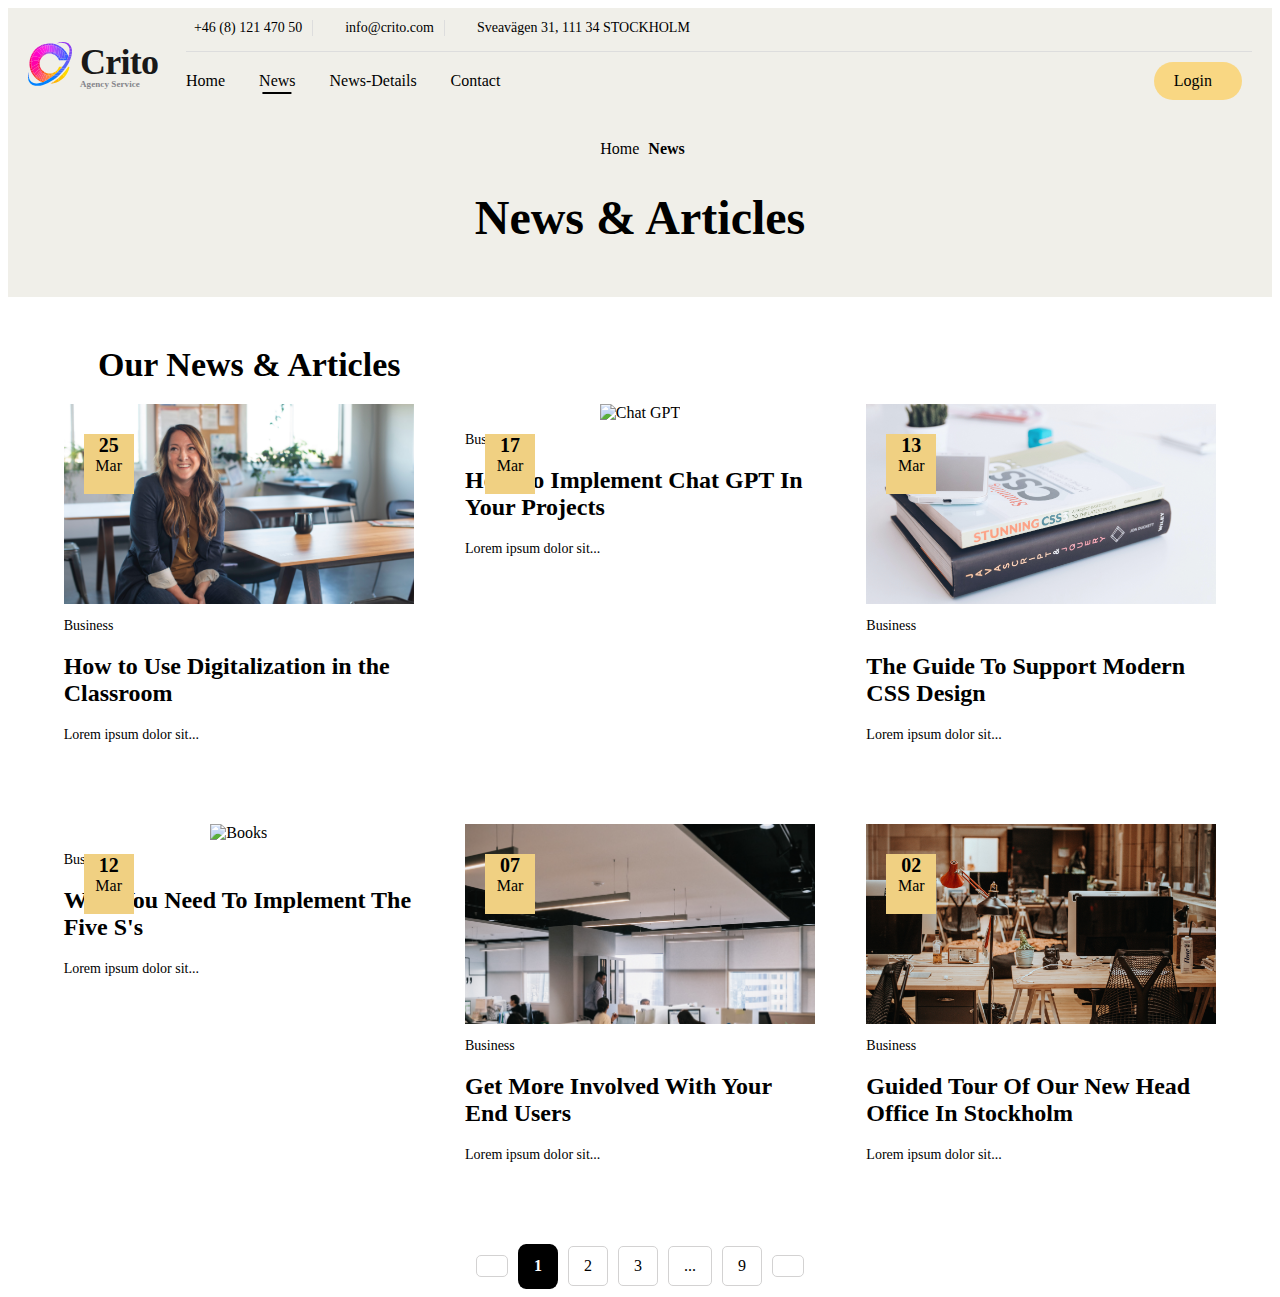
==== news.html @ dc41674e "first commit" ====
<!DOCTYPE html>
<html lang="en">
<head>
    <meta charset="UTF-8">
    <meta name="description" content="Crito">
    <meta name="viewport" content="width=device-width, initial-scale=1.0">
    <title>Tutorial</title>
    <script src="https://kit.fontawesome.com/41c8b474e2.js" crossorigin="anonymous"></script>
    <link href="https://cdn.jsdelivr.net/npm/bootstrap@5.3.1/dist/css/bootstrap.min.css" rel="stylesheet" integrity="sha384-4bw+/aepP/YC94hEpVNVgiZdgIC5+VKNBQNGCHeKRQN+PtmoHDEXuppvnDJzQIu9" crossorigin="anonymous">
    <link href="scss/style.css" rel="stylesheet">
</head>
<body>
  <header>
    <section class="top-menu">
      <div class="container">
          <div class="main-row">
              <a href="index.html" class="logotype">
                  <img src="images/logotype.svg" alt="Company Logotype">
              </a>
              <!-- Grid container -->
              <div class="grid-container">
                  <!-- Info och sociala medier -->
                  <div class="top-row">
                      <div class="info">
                          <span><i class="fa-regular fa-phone-volume"></i>+46 (8) 121 470 50</span>
                          <span><i class="fa-regular fa-envelope"></i>info@crito.com</span>
                          <span><i class="fa-sharp fa-regular fa-location-dot"></i>Sveavägen 31, 111 34 STOCKHOLM</span>
                      </div>
                      <div class="social-media">
                          <a target="_blank" href="https://facebook.com"><i class="fa-brands fa-facebook"></i></a>
                          <a target="_blank" href="https://twitter.com"><i class="fa-brands fa-twitter"></i></a>
                          <a target="_blank" href="https://instagram.com"><i class="fa-brands fa-instagram"></i></a>
                          <a target="_blank" href="https://linkedin.com"><i class="fa-brands fa-linkedin"></i></a>
                      </div>
                  </div>
                  <!-- Navbar och login-knapp -->
                  <div class="bottom-row">
                      <nav class="navbar">
                          <a href="news.html">Home</a>
                          <a class="active" href="news.html">News</a>
                          <a href="news-details.html">News-Details</a>
                          <a href="contact.html">Contact</a>
                      </nav>
                      <a class="btn-theme" href="login.html">
                          Login<i class="fa-solid fa-arrow-up-right"></i>
                      </a>
                  </div>
              </div>
          </div>
      </div>
    </section>
  </header>

  <section class="breadcrumb-section">
    <div class="breadcrumb-container">
      <a  href="index.html" class="breadcrumb-link">Home</a>
      <a class="breadcrumb-active" href="#" class="breadcrumb-link">News</a>
    </div>
    <div class="section-title">
      <h1>News & Articles</h1>
    </div>
  </section>

  <section class="all-news">
    <div class="container">
        <h2 class="all-news-title">Our News & Articles</h2>
        <div class="content-wrapper">
            <div class="article-card">
                <img class="article-card-img" src="/images/linkedin-sales-solutions-Mis5fyJi7Q0-unsplash.jpg" alt="Woman in Classroom">
                <div class="article-content">
                    <div class="date-box"><div style="font-weight: 700; font-size: 20px;">25</div><div style="font-weight: 200;">Mar</div></div>
                    <div class="tag">Business</div>
                    <h2 class="article-title">How to Use Digitalization in the Classroom</h2>
                    <p class="placeholder-text">Lorem ipsum dolor sit...</p>
                </div>    
            </div>
            <div class="article-card">
                <img class="article-card-img" src="/images/emiliano-vittoriosi-vEN1bsdSjxM-unsplash.jpg" alt="Chat GPT">
                <div class="article-content">
                    <div class="date-box"><div style="font-weight: 700; font-size: 20px;">17</div><div style="font-weight: 200;">Mar</div></div>
                    <div class="tag">Business</div>    
                    <h2 class="article-title">How To Implement Chat GPT In Your Projects</h2>
                        <p class="placeholder-text">Lorem ipsum dolor sit...</p>
                </div>
            </div>
            <div class="article-card">
                <img class="article-card-img" src="/images/kobu-agency-ipARHaxETRk-unsplash.jpg" alt="Books">
                <div class="article-content">
                    <div class="date-box"><div style="font-weight: 700; font-size: 20px;">13</div><div style="font-weight: 200;">Mar</div></div>
                    <div class="tag">Business</div>
                    <h2 class="article-title">The Guide To Support Modern CSS Design</h2>
                        <p class="placeholder-text">Lorem ipsum dolor sit...</p>
                </div>
            </div>
            <div class="article-card">
                <img class="article-card-img" src="/images/the-climate-reality-project-Hb6uWq0i4MI-unsplash.jpg" alt="Books">
                <div class="article-content">
                    <div class="date-box"><div style="font-weight: 700; font-size: 20px;">12</div><div style="font-weight: 200;">Mar</div></div>
                    <div class="tag">Business</div>
                    <h2 class="article-title">Why You Need To Implement The Five S's</h2>
                        <p class="placeholder-text">Lorem ipsum dolor sit...</p>
                </div>
            </div>
            <div class="article-card">
                <img class="article-card-img" src="/images/damir-kopezhanov-nC6CyrVBtkU-unsplash.jpg" alt="Books">
                <div class="article-content">
                    <div class="date-box"><div style="font-weight: 700; font-size: 20px;">07</div><div style="font-weight: 200;">Mar</div></div>
                    <div class="tag">Business</div>
                    <h2 class="article-title">Get More Involved With Your End Users</h2>
                        <p class="placeholder-text">Lorem ipsum dolor sit...</p>
                </div>
            </div>
            <div class="article-card">
                <img class="article-card-img" src="/images/annie-spratt-FSFfEQkd1sc-unsplash.jpg" alt="Books">
                <div class="article-content">
                    <div class="date-box"><div style="font-weight: 700; font-size: 20px;">02</div><div style="font-weight: 200;">Mar</div></div>
                    <div class="tag">Business</div>
                    <h2 class="article-title">Guided Tour Of Our New Head Office In Stockholm</h2>
                        <p class="placeholder-text">Lorem ipsum dolor sit...</p>
                </div>
            </div>
            
        </div>
    </div>
  </section>
<div class="pagination">
            <a href="#" class="page-arrow"><i class="fa-solid fa-chevron-left"></i></a> 
            <a href="#" class="page-number-active" data-page="1">1</a>
            <a href="#" class="page-number" data-page="2">2</a>
            <a href="#" class="page-number" data-page="3">3</a>
            <a href="#" class="page-number" data-page="4">4</a>
            <a href="#" class="page-number" data-page="5">5</a>
            <a href="#" class="page-number" data-page="6">6</a>
            <a href="#" class="page-number" data-page="7">7</a>
            <a href="#" class="page-number" data-page="8">8</a>
            <span class="ellipsis">...</span>
            <a href="#" class="page-number" data-page="9">9</a>
            <a href="#" class="page-arrow"><i class="fa-solid fa-chevron-left fa-rotate-180"></i></a> 
        </div>
    <script src="https://cdn.jsdelivr.net/npm/bootstrap@5.3.1/dist/js/bootstrap.bundle.min.js" integrity="sha384-HwwvtgBNo3bZJJLYd8oVXjrBZt8cqVSpeBNS5n7C8IVInixGAoxmnlMuBnhbgrkm" crossorigin="anonymous"></script>
    <script src="script.js"></script>
</body>
</html>
---- scss/style.css ----
@charset "UTF-8";
.container {
  max-width: 1300px;
  margin: 0 auto;
  padding: 0 20px;
}

.red-title {
  font-size: 18px;
  color: red;
}

.main-title {
  font-size: 45px;
  margin-top: 20px;
  margin-bottom: 20px;
}

.main-title-center {
  font-size: 45px;
  margin-top: 20px;
  margin-bottom: 20px;
}

.btn-theme {
  background-color: #F9D783;
  color: black;
  padding: 10px 20px;
  margin: 10px;
  border-radius: 50px;
  text-decoration: none;
  display: inline-flex;
  align-items: center;
}

.btn-theme-border {
  background-color: #F9D783;
  color: black;
  padding: 10px 20px;
  margin: 10px;
  border-radius: 50px;
  border: 1px solid black;
  text-decoration: none;
  display: inline-flex;
  align-items: center;
}

.btn-theme-white {
  background-color: none;
  border: 1px solid black;
  color: black;
  padding: 10px 20px;
  margin: 10px;
  border-radius: 50px;
  text-decoration: none;
  display: inline-flex;
  align-items: center;
}

.btn-theme-wide {
  background-color: #F9D783;
  color: black;
  padding: 10px 20px;
  margin: 10px;
  border-radius: 50px;
  text-decoration: none;
  display: inline-flex;
  align-items: center;
  justify-content: center;
}

.btn-theme-black {
  background-color: black;
  color: white;
  padding: 10px 20px;
  margin: 10px;
  border-radius: 50px;
  text-decoration: none;
  display: inline-flex;
  align-items: center;
  justify-content: center;
}

.btn-theme-play {
  background-color: transparent;
  border: 0.5px solid black;
  color: black;
  padding: 10px 20px;
  max-width: 20px;
  margin: 10px;
  border-radius: 100%;
  text-decoration: none;
  display: inline-flex;
  align-items: center;
  justify-content: center;
  outline: none;
}

.round-btn {
  position: absolute;
  right: 10px;
  bottom: 10px;
  width: 40px;
  height: 40px;
  background-color: black; /* Färgen ändrad till svart */
  transition: background-color 0.3s; /* Ändra färg under 0.3 sekunder */
  transition-delay: 0s;
  border-radius: 50%;
  display: flex;
  justify-content: center;
  align-items: center;
  border: none;
  color: white; /* Textfärgen ändrad till vit så den syns mot den svarta bakgrunden */
  font-size: 16px;
  cursor: pointer;
  text-decoration: none;
}

/* Hover-effekt */
.round-btn:hover {
  background-color: white; /* Exempel på en ny färg när du hovrar */
  color: black; /* Exempel på textfärg när du hovrar */
}

.top-menu {
  background-color: #F0EFE9;
  padding: 10px 0;
}

.main-row {
  display: flex;
  align-items: flex-start;
  width: 100%;
}

.logotype {
  max-width: 200px;
  margin-right: 20px;
  margin-top: 20px;
}

.grid-container {
  display: flex;
  flex-direction: column;
  flex-grow: 1;
}

.top-row {
  display: flex;
  justify-content: space-between;
  align-items: center;
  padding-bottom: 5px;
  border-bottom: 1px solid #ddd; /* kantlinje endast för .top-row */
}

.bottom-row {
  display: flex;
  justify-content: space-between;
  align-items: center;
}

.info span i {
  margin-right: 8px;
}

.info span {
  display: inline-block;
  margin-right: 20px;
  margin-bottom: 10px;
  font-size: 14px;
  border-right: 1px solid #ddd; /* Lägger till en kantlinje på höger sida */
  padding-right: 10px; /* Lite extra utrymme mellan text och kantlinje */
}

.info span:last-child {
  border-right: none; /* Tar bort kantlinjen för det sista span-elementet */
}

.social-media a {
  margin-right: 10px;
  font-size: 20px;
  color: black;
}

.navbar a {
  margin-right: 30px; /* ändrat för att lägga till extra marginal */
  text-decoration: none;
  color: black;
  transition: color 0.3s;
  position: relative;
}

.navbar a.active::after, .navbar a:hover::after {
  content: "";
  position: absolute;
  bottom: -5px;
  left: 50%; /* centrerar elementet */
  transform: translateX(-50%); /* ytterligare centrering */
  width: 60%; /* ändrat till en mindre bredd */
  border-bottom: 2px solid black;
}

.navbar a.active::after,
.navbar a:hover::after {
  width: 80%; /* Bredden på understrykningen när a är aktiv eller hover */
}

.btn-theme i {
  margin-left: 10px;
}

.showcase {
  display: flex;
  align-items: center; /* Detta centreras det vertikalt */
  padding: 50px 0;
  background-color: #F0EFE9;
}

.showcase-content {
  display: flex;
  align-items: center;
  justify-content: space-between;
}

.text-content {
  flex: 1;
}

.text-content h1 {
  font-size: 96px;
  margin-bottom: 20px;
}

.text-content p {
  font-size: 20px;
  margin-bottom: 20px;
}

.image-content {
  flex: 1;
  justify-content: center;
}

.image-content img {
  max-width: 100%;
  height: auto;
}

.feature-text {
  flex-grow: 1;
  flex-basis: 0;
  margin-left: 10px;
  margin-bottom: 10px;
  display: flex;
  flex-direction: column;
  justify-content: center;
}

.feature-cards {
  flex-grow: 1;
  flex-basis: 0;
  display: flex;
  justify-content: space-around;
}

.card {
  max-width: 200px;
  display: flex;
  flex-direction: column;
  align-items: flex-start; /* Alignerar innehållet till vänster */
}

.card h3, .card p {
  text-align: left;
}

.big-text, .small-text {
  margin-left: 10px;
  margin-bottom: 10px;
}

.features {
  padding: 60px 0;
}
.features .section-border {
  margin: -50px -90px;
  padding: 80px 80px;
  border: 1px solid rgba(25, 25, 25, 0.1);
}
.features .section-border .feature-grid {
  display: grid;
  grid-template-columns: 1fr 1fr;
  gap: 0px;
}
.features .section-border .feature-grid .feature-text {
  margin-right: 30%;
}
.features .section-border .feature-grid .feature-text .btn-theme-wide {
  display: flex;
}
.features .section-border .feature-grid .feature-cards .umb-block-list {
  display: grid;
  grid-template-columns: 1fr 1fr;
  gap: 50px;
}
.features .section-border .feature-grid .feature-cards .umb-block-list .feature-card {
  max-width: 150px;
}
.features .section-border .feature-grid .feature-cards .umb-block-list .feature-card h3 {
  margin-top: 10px;
  font-size: 18px;
  margin-bottom: 10px;
}
.features .section-border .feature-grid .feature-cards .umb-block-list .feature-card p {
  font-size: 11px;
  margin-bottom: 10px;
}

.about-company {
  display: flex;
  justify-content: space-between;
  align-items: center;
  margin-top: 50px;
}

.image-sam {
  position: relative;
  width: 503px; /* Bredden du vill ha för behållaren */
  height: 600px; /* Höjden du vill ha för behållaren */
  margin-right: 50px;
  margin-top: 160px;
}

.samantha {
  width: 100%;
  height: 100%;
  -o-object-fit: cover;
     object-fit: cover; /* Beskär bilden och behåller aspektförhållandet */
  -o-object-position: center;
     object-position: center;
}

.founder-info {
  position: absolute;
  bottom: 30px; /* Höjer rutan med 15px */
  left: -40px; /* Flyttar rutan 20px till vänster */
  width: 350px;
  height: 180px;
  background: #BEEBFF;
  box-shadow: 0px 4px 6px rgba(0, 0, 0, 0.1);
  padding: 10px;
  z-index: 1;
}

.founder-info span {
  color: red;
}

.founder-name {
  margin-top: 20px;
  margin-left: 10px;
  font-size: 18px;
}

.founder-description {
  font-size: 14px;
  margin-top: 20px;
  margin-left: 10px;
}

.text-content {
  flex: 1;
  max-width: 500px;
  padding-left: 30px;
  margin-left: 50px;
  margin-top: 0px;
}

.small-title {
  color: red;
  font-size: 15px;
}

.about-title {
  font-size: 45px;
  margin-top: 20px;
}

.text-main {
  font-size: 16px;
  font-weight: 100;
  margin-top: 30px;
}

.text-sub {
  font-size: 16px;
  font-weight: 100;
  margin-top: 30px;
}

.action-buttons {
  margin-top: 20px;
}

.btn-learn {
  margin-right: 10px;
}

.btn-play {
  margin-right: 10px;
  margin-left: 10px;
  color: none;
}

.our-services {
  text-align: left;
  background-color: #F0EFE9;
  margin-top: 100px;
}
.our-services .our-services-container {
  display: flex;
  max-width: 1300px;
  margin: 0 auto;
  padding: 0 20px;
  flex-direction: column;
  align-items: flex-start;
}
.our-services .section-subtitle {
  color: red;
  font-size: 18px;
  margin-top: 100px;
}
.our-services h2 {
  max-width: 300px;
  font-size: 24px;
  font-weight: 700;
  margin-bottom: 20px;
}
.our-services .service-cards .umb-block-list {
  display: flex;
  flex-direction: row;
  gap: 20px;
  width: 100%;
}
.our-services .service-cards .umb-block-list .service-card {
  flex: none;
  width: 300px;
  height: 330px;
  position: relative;
  background-color: white;
  padding: 20px;
  box-sizing: border-box;
  margin-bottom: 20px;
}
.our-services .service-cards .umb-block-list .service-card:hover {
  background-color: #F9D783;
}
.our-services .service-cards .umb-block-list .service-card .corner-border {
  position: absolute;
  top: 50px;
  left: 30px;
  width: 12%;
  height: 2px;
  background-color: black;
}
.our-services .service-cards .umb-block-list .service-card h3 {
  font-size: 22px;
  margin-top: 80px;
  margin-left: 10px;
}
.our-services .service-cards .umb-block-list .service-card .card-subtitle {
  font-size: 16px;
  font-weight: 100;
  margin-top: 10px;
  margin-left: 10px;
}
.our-services .service-cards .umb-block-list .service-card .icon-button {
  position: absolute;
  right: 10px;
  top: 10px;
  border-radius: 50%;
  width: 40px;
  height: 40px;
  display: flex;
  justify-content: center;
  align-items: center;
}
.our-services .service-cards .umb-block-list .our-services-btn {
  display: flex;
  justify-content: center;
  align-items: center;
}

.why-choose-us {
  display: flex; /* Lägg till denna rad */
  text-align: left;
  background-color: white;
  margin-top: 100px;
}

.why-choose-us-content {
  flex: 1; /* Ta upp så mycket plats som möjligt */
  margin: 0 auto;
  padding: 0 20px;
}

.why-choose-us-wrapper {
  display: flex; /* Lägg till flexbox-layout */
}

.why-section-subtitle {
  color: red;
  font-size: 18px;
  margin-top: 100px;
}

.why-cards {
  display: flex;
  flex-direction: column;
  gap: 20px;
  width: -moz-fit-content;
  width: fit-content;
}

.why-card {
  flex: none;
  width: 450px;
  height: 80px;
  background-color: white;
  display: flex;
  align-items: center;
}

.round-btn-icon {
  border-radius: 50%;
  width: 40px;
  height: 40px;
  background-color: none;
  color: black;
  display: flex;
  justify-content: center;
  align-items: center;
  text-decoration: none;
  border: 1px solid rgb(231, 221, 221);
}

.why-card-content {
  margin-left: 20px; /* Adjust as needed */
}

.why-card-content h3 {
  font-size: 22px;
  font-weight: bold;
}

.why-card-content .why-card-subtitle {
  font-size: 16px;
  font-weight: 100;
}

.why-image-wrapper {
  flex: 1; /* Ta upp återstående plats */
  background: linear-gradient(to bottom, white 0%, white 40%, #F0EFE9 40%, #F0EFE9 100%);
  display: flex;
  justify-content: center;
  align-items: center;
}

.why-image {
  max-width: 90%;
  margin-left: 30px;
}

.business-section {
  background-color: white;
  color: black;
  text-align: center;
  padding: 20px;
  margin-top: 50px;
}

.business-container {
  max-width: 1300px;
  margin: 0 auto;
  padding: 0 20px;
}

.sub-title {
  font-size: 18px;
  color: red;
  margin: auto;
}

.row {
  display: flex;
  justify-content: space-between;
  margin-bottom: 20px;
}

.img-container {
  flex: 1;
  margin-top: 20px;
  justify-content: left;
}

.img-container img {
  width: 90%;
  max-height: 300px;
  align-items: start;
  height: auto;
}

.img-container p {
  margin-top: 10px;
  text-align: left;
  padding-left: 25px;
}

.underline {
  border: none;
  border-bottom: 1px solid rgb(180, 180, 180);
  margin-bottom: 20px;
  padding-left: 25px;
  padding-right: 25px;
}

.text-container {
  margin-bottom: 20px;
}

button {
  padding: 10px 20px;
  background-color: white;
  color: purple;
  border: none;
  cursor: pointer;
}

.members-section {
  background-color: #F0D082;
  color: black;
  text-align: center;
  padding: 20px;
  padding-top: 100px;
}

.members-container {
  max-width: 1300px;
  margin: 0 auto;
  padding: 0 20px;
}

.header-wrapper {
  display: flex;
  justify-content: space-between;
  align-items: center;
}

.title-wrapper {
  text-align: left;
}

.members-section h1, .members-section h3 {
  margin: 10px;
}

.member-content-wrapper {
  display: flex;
  flex-direction: row;
  justify-content: space-evenly;
  align-items: center;
  margin-top: 40px;
  gap: 10px;
}

.member-card {
  margin: 10px;
  text-align: start;
}

.member-card img {
  width: 200px; /* eller den bredd du föredrar */
  height: 300px; /* eller den höjd du föredrar */
  -o-object-fit: cover;
     object-fit: cover;
}

.member-card-h4 {
  font-size: 20px;
  margin-top: 10px;
  margin-bottom: 5px;
}

.member-card-p {
  font-size: 14px;
  font-weight: 300;
  margin-top: 5px;
  margin-bottom: 10px;
}

.member-card.zoomed {
  transform: scale(1.1);
  transition: transform 0.3s ease;
}

.dot-container {
  display: flex;
  flex-direction: row;
  justify-content: center;
  align-items: center;
  margin-top: 40px;
}

.dot {
  width: 10px;
  height: 10px;
  background-color: rgba(128, 128, 128, 0.6);
  margin: 10px;
  border-radius: 50%;
  cursor: pointer;
  transition: background-color 0.3s ease;
  opacity: 0.8; /* Gör punkten delvis genomskinlig */
  box-shadow: 0px 4px 8px rgba(255, 255, 255, 0.1); /* Lägg till skugga */
}

.dot.active {
  background-color: black;
}

.testimonial-section {
  background-color: #F0D082;
  padding: 20px;
  text-align: center;
}

.testi-container-white {
  background-color: white;
  max-width: 1300px;
  margin: auto;
  padding-top: 100px;
  padding-bottom: 80px;
}

.testi-titel {
  display: flex;
  flex-direction: column;
  text-align: center;
  align-items: center;
}

.testi-card-container {
  margin-bottom: 50px;
  margin-top: 40px;
  display: flex; /* Använder Flexbox */
  justify-content: space-evenly; /* Distribuerar korten jämnt */
  flex-wrap: wrap; /* Tillåter korten att brytas till nästa rad om det inte finns tillräckligt med utrymme */
}

.testi-card {
  max-width: 300px;
  padding: 20px;
  width: calc(33.33% - 20px); /* Bredd för varje kort, med lite utrymme för mellanrum */
  box-sizing: border-box; /* Inkluderar padding och border i elementets totala bredd och höjd */
}

.rating {
  text-align: left; /* Flyttar stjärnorna till vänster */
}

.star {
  font-size: 16px;
  color: rgb(255, 166, 0);
  text-align: left; /* Flyttar stjärnorna till vänster */
}

.testi-description {
  font-size: 14px;
  font-weight: 300;
  margin: 10px 0;
  text-align: left;
}

.profile {
  display: flex;
  align-items: center;
}

.profile-pic {
  border-radius: 50%; /* Gör bilden rund */
  width: 50px; /* Bredd av bilden */
  height: 50px; /* Höjd av bilden */
  -o-object-fit: cover;
     object-fit: cover; /* Beskär bilden för att passa in i elementet */
}

.profile-info {
  margin-left: 10px;
}

.name {
  font-size: 20px;
  font-weight: 600;
  margin: 0;
  text-align: left;
}

.job-title {
  font-size: 14px;
  margin: 0;
  text-align: left;
  color: red;
}

.articles-section {
  background-color: white;
  color: black;
  text-align: center;
  padding: 20px;
  padding-top: 100px;
}

.articles-container {
  max-width: 1300px;
  margin: 0 auto;
  padding: 0 20px;
}

.header-wrapper {
  display: flex;
  justify-content: space-between;
  align-items: center;
}

.title-wrapper {
  text-align: left;
}

.articles-section h1, .articles-section h3 {
  margin: 10px;
}

.content-wrapper {
  display: grid;
  grid-template-columns: repeat(3, 1fr);
  gap: 20px;
  justify-content: center;
}

.article-card {
  position: relative;
  width: 350px; /* eller den bredd du föredrar */
  height: 400px; /* eller den höjd du föredrar */
  margin: auto;
}

.article-card-img {
  max-height: 200px;
}

.date-box {
  position: absolute;
  top: 30px;
  left: 20px;
  background-color: #F0D082;
  width: 50px;
  height: 60px;
}

.tag {
  font-size: 14px;
  text-align: left;
  margin: 10px 0;
}

.sub-title {
  font-size: 18px;
  color: rgb(255, 255, 255);
  margin: 5px 0;
}

.additional-info {
  font-size: 16px;
  color: white;
  margin: 5px 0;
}

.placeholder-text {
  font-size: 14px;
  color: rgba(255, 255, 255, 0.7);
  margin: 5px 0;
}

.article-card.zoomed {
  transform: scale(1.1);
  transition: transform 0.3s ease;
}

.dot-container {
  display: flex;
  flex-direction: row;
  justify-content: center;
  align-items: center;
  margin-top: 40px;
}

.dot {
  width: 10px;
  height: 10px;
  background-color: rgba(128, 128, 128, 0.6);
  margin: 10px;
  border-radius: 50%;
  cursor: pointer;
  transition: background-color 0.3s ease;
  opacity: 0.8; /* Gör punkten delvis genomskinlig */
  box-shadow: 0px 4px 8px rgba(255, 255, 255, 0.1); /* Lägg till skugga */
}

.dot.active {
  background-color: black;
}

.breadcrumb-section {
  background-color: #F0EFE9;
  color: black;
  padding: 20px 0;
  text-align: center;
}

.breadcrumb-container {
  font-size: 16px;
  margin-bottom: 10px;
}

.breadcrumb-active {
  font-weight: 600;
  color: black;
  text-decoration: none;
}

.breadcrumb-link {
  color: black;
  text-decoration: none;
  margin: 0 5px;
  font-weight: 200;
}

.breadcrumb-link:hover {
  text-decoration: underline;
}

.breadcrumb-separator {
  margin: 0 5px;
}

.section-title {
  font-size: 24px;
  margin-top: 10px;
}

.logo {
  width: 50px; /* eller den bredd du föredrar */
  height: 50px; /* eller den höjd du föredrar */
  -o-object-fit: cover;
     object-fit: cover;
  margin-bottom: 10px;
}

.all-news {
  background-color: white; /* Eller den färg som matchar din design */
  padding: 20px;
  text-align: center;
}

.all-news-grid {
  display: grid;
  grid-template-columns: repeat(3, 1fr); /* Tre kolumner */
  gap: 20px; /* Mellanrum mellan artiklarna */
}

.all-news-title {
  color: black;
  grid-column: span 3; /* Tar upp hela bredden */
  font-size: 34px;
  margin-bottom: 20px;
  margin-left: 50px;
  text-align: left;
}

.article-card img {
  width: 100%;
  height: 300px; /* Sätt en fast höjd här */
  -o-object-fit: cover;
     object-fit: cover;
}

.article-title {
  font-size: 24px;
  text-align: left;
}

.placeholder-text {
  font-size: 14px;
  color: black;
  text-align: left;
}

.pagination {
  display: flex;
  justify-content: center;
  align-items: center;
  gap: 10px;
}

.page-number, .page-arrow {
  background-color: #fff;
  padding: 10px 15px;
  border-radius: 5px;
  text-decoration: none;
  border: 1px solid rgb(211, 210, 210);
  color: #000;
  font-size: 16px;
}

.ellipsis {
  font-size: 16px;
  color: #000;
  border: 1px solid rgb(211, 210, 210);
  padding: 10px 15px;
  border-radius: 5px;
}

.page-number-active {
  background-color: black;
  text-decoration: none;
  line-height: 2.6;
  width: 40px;
  height: 45px; /* Lägg till en fast höjd */
  text-align: center;
  border-radius: 20%;
  color: white;
  font-weight: bold;
  display: flex; /* Lägg till flexbox */
  align-items: center; /* Centrera innehållet vertikalt */
  justify-content: center; /* Centrera innehållet horisontellt */
  margin: 0;
  padding: 0;
}

.page-number[data-page="4"],
.page-number[data-page="5"],
.page-number[data-page="6"],
.page-number[data-page="7"],
.page-number[data-page="8"] {
  display: none;
}/*# sourceMappingURL=style.css.map */
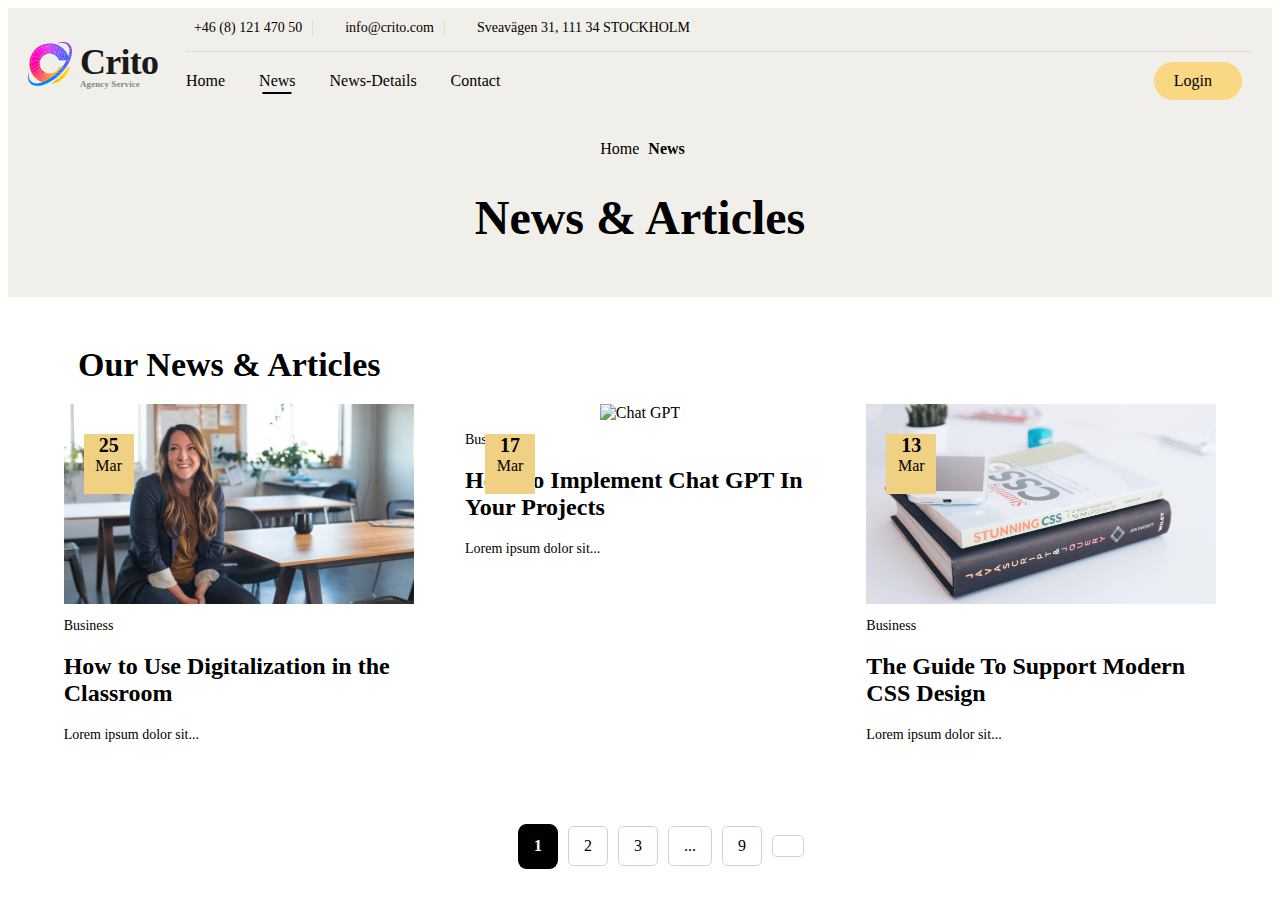
==== commit 18e48066: "second push" ====
--- a/news.html
+++ b/news.html
@@ -36,7 +36,7 @@
                   <!-- Navbar och login-knapp -->
                   <div class="bottom-row">
                       <nav class="navbar">
-                          <a href="news.html">Home</a>
+                          <a href="index.html">Home</a>
                           <a class="active" href="news.html">News</a>
                           <a href="news-details.html">News-Details</a>
                           <a href="contact.html">Contact</a>
@@ -119,7 +119,33 @@
                         <p class="placeholder-text">Lorem ipsum dolor sit...</p>
                 </div>
             </div>
-            
+            <div class="article-card">
+                <img class="article-card-img" src="/images/carlos-muza-hpjSkU2UYSU-unsplash.jpg" alt="Books">
+                <div class="article-content">
+                    <div class="date-box"><div style="font-weight: 700; font-size: 20px;">28</div><div style="font-weight: 200;">Feb</div></div>
+                    <div class="tag">Business</div>
+                    <h2 class="article-title">Using Business Intelligence To Get Insights Into Our Businesses</h2>
+                        <p class="placeholder-text">Lorem ipsum dolor sit...</p>
+                </div>
+            </div>
+            <div class="article-card">
+                <img class="article-card-img" src="/images/marek-levak-zANXcXyByos-unsplash.jpg" alt="Books">
+                <div class="article-content">
+                    <div class="date-box"><div style="font-weight: 700; font-size: 20px;">18</div><div style="font-weight: 200;">Feb</div></div>
+                    <div class="tag">Business</div>
+                    <h2 class="article-title">Apple Has Released New Products. Are They Any Good?</h2>
+                        <p class="placeholder-text">Lorem ipsum dolor sit...</p>
+                </div>
+            </div>
+            <div class="article-card">
+                <img class="article-card-img" src="/images/oli-dale-xjSkI_seiZY-unsplash.jpg" alt="Books">
+                <div class="article-content">
+                    <div class="date-box"><div style="font-weight: 700; font-size: 20px;">11</div><div style="font-weight: 200;">Feb</div></div>
+                    <div class="tag">Business</div>
+                    <h2 class="article-title">How To Improve Your Teams And Get A Better Result</h2>
+                        <p class="placeholder-text">Lorem ipsum dolor sit...</p>
+                </div>
+            </div>
         </div>
     </div>
   </section>
--- a/scss/style.css
+++ b/scss/style.css
@@ -982,7 +982,7 @@
   grid-column: span 3; /* Tar upp hela bredden */
   font-size: 34px;
   margin-bottom: 20px;
-  margin-left: 50px;
+  margin-left: 30px;
   text-align: left;
 }
 
@@ -1052,4 +1052,58 @@
 .page-number[data-page="7"],
 .page-number[data-page="8"] {
   display: none;
+}
+
+.news-signup {
+  background-color: #f4f4f4;
+  padding: 40px 0;
+  text-align: center;
+  justify-content: center;
+}
+
+.signup-row {
+  display: flex;
+  align-items: center;
+  justify-content: center;
+  gap: 20px;
+  margin-top: 20px;
+}
+
+.news-signup h2 {
+  font-size: 35px;
+  margin-bottom: 20px;
+}
+
+.news-signup p {
+  font-size: 16px;
+  margin-bottom: 30px;
+}
+
+.signup-form {
+  display: inline-flex;
+  max-width: 500px;
+  margin: 0 auto;
+}
+
+.signup-form input {
+  flex: 1;
+  border: none;
+  width: 600px;
+  max-height: 45px;
+  border-radius: 50px;
+  margin: 10px;
+  padding: 20px;
+}
+
+.signup-btn {
+  padding: 10px 20px;
+  border: none;
+  background-color: #333;
+  color: #fff;
+  border-radius: 0 4px 4px 0;
+  cursor: pointer;
+}
+
+.signup-btn:hover {
+  background-color: #555;
 }/*# sourceMappingURL=style.css.map */